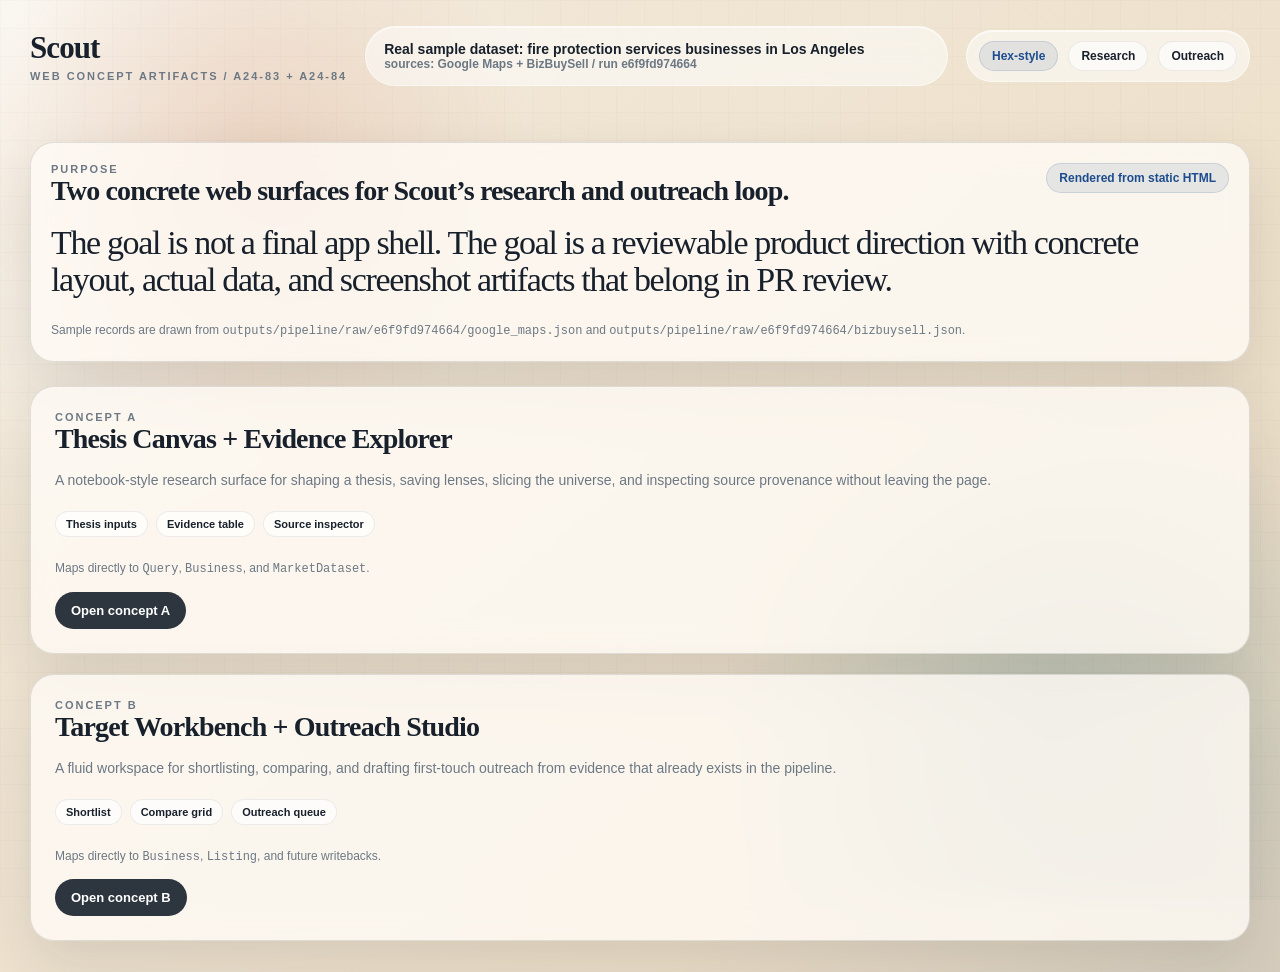
==== scout/docs/feature/hex-ui-exploration/web/index.html @ 9db4349b "docs: add web UI exploration artifacts" ====
<!doctype html>
<html lang="en">
  <head>
    <meta charset="utf-8" />
    <meta name="viewport" content="width=device-width, initial-scale=1" />
    <title>Scout UI Exploration</title>
    <link rel="stylesheet" href="./styles.css" />
  </head>
  <body class="landing">
    <header class="topbar">
      <div class="brand">
        <div class="brand-mark">Scout</div>
        <div class="brand-meta">web concept artifacts / A24-83 + A24-84</div>
      </div>
      <div class="query-pill">
        Real sample dataset: fire protection services businesses in Los Angeles
        <span class="row-secondary">sources: Google Maps + BizBuySell / run e6f9fd974664</span>
      </div>
      <div class="toolbar">
        <span class="chip active">Hex-style</span>
        <span class="chip">Research</span>
        <span class="chip">Outreach</span>
      </div>
    </header>

    <main class="shell landing-shell">
      <section class="landing-hero">
        <div class="panel">
          <div class="panel-header">
            <div>
              <div class="panel-label">Purpose</div>
              <h1 class="launch-title">Two concrete web surfaces for Scout’s research and outreach loop.</h1>
            </div>
            <span class="status-pill live">Rendered from static HTML</span>
          </div>
          <p class="big-statement">
            The goal is not a final app shell. The goal is a reviewable product direction with
            concrete layout, actual data, and screenshot artifacts that belong in PR review.
          </p>
          <div class="footnote">
            Sample records are drawn from
            <code>outputs/pipeline/raw/e6f9fd974664/google_maps.json</code> and
            <code>outputs/pipeline/raw/e6f9fd974664/bizbuysell.json</code>.
          </div>
        </div>

        <div class="launch-grid">
          <article class="launch-card">
            <div class="panel-label">Concept A</div>
            <h2 class="launch-title">Thesis Canvas + Evidence Explorer</h2>
            <p class="launch-meta">
              A notebook-style research surface for shaping a thesis, saving lenses, slicing the
              universe, and inspecting source provenance without leaving the page.
            </p>
            <div class="chip-row">
              <span class="tag">Thesis inputs</span>
              <span class="tag">Evidence table</span>
              <span class="tag">Source inspector</span>
            </div>
            <p class="footnote">Maps directly to <code>Query</code>, <code>Business</code>, and <code>MarketDataset</code>.</p>
            <a class="launch-link" href="./concept-a-thesis-canvas.html">Open concept A</a>
          </article>

          <article class="launch-card">
            <div class="panel-label">Concept B</div>
            <h2 class="launch-title">Target Workbench + Outreach Studio</h2>
            <p class="launch-meta">
              A fluid workspace for shortlisting, comparing, and drafting first-touch outreach from
              evidence that already exists in the pipeline.
            </p>
            <div class="chip-row">
              <span class="tag">Shortlist</span>
              <span class="tag">Compare grid</span>
              <span class="tag">Outreach queue</span>
            </div>
            <p class="footnote">Maps directly to <code>Business</code>, <code>Listing</code>, and future writebacks.</p>
            <a class="launch-link" href="./concept-b-target-workbench.html">Open concept B</a>
          </article>
        </div>
      </section>
    </main>
  </body>
</html>
---- scout/docs/feature/hex-ui-exploration/web/styles.css ----
:root {
  --bg: #f3eadb;
  --bg-deep: #eadbc2;
  --ink: #17202b;
  --muted: #6c7884;
  --line: rgba(23, 32, 43, 0.12);
  --panel: rgba(255, 252, 247, 0.78);
  --panel-strong: rgba(255, 255, 255, 0.92);
  --shadow: 0 24px 60px rgba(34, 35, 38, 0.12);
  --accent: #bc5a2b;
  --accent-soft: rgba(188, 90, 43, 0.12);
  --blue: #1d4d8e;
  --blue-soft: rgba(29, 77, 142, 0.1);
  --teal: #0c6a69;
  --teal-soft: rgba(12, 106, 105, 0.1);
  --gold: #8a6a14;
  --gold-soft: rgba(138, 106, 20, 0.12);
  --mono: "Menlo", "Consolas", monospace;
  --sans: "Avenir Next", "Gill Sans", "Helvetica Neue", sans-serif;
  --serif: "Iowan Old Style", "Palatino Linotype", serif;
}

* {
  box-sizing: border-box;
}

html {
  color-scheme: light;
}

body {
  margin: 0;
  min-height: 100vh;
  color: var(--ink);
  font-family: var(--sans);
  background:
    radial-gradient(circle at top left, rgba(255, 255, 255, 0.6), transparent 35%),
    radial-gradient(circle at bottom right, rgba(29, 77, 142, 0.1), transparent 38%),
    linear-gradient(140deg, var(--bg) 0%, var(--bg-deep) 100%);
  overflow-x: hidden;
}

body::before,
body::after {
  content: "";
  position: fixed;
  inset: 0;
  pointer-events: none;
}

body::before {
  opacity: 0.05;
  background-image:
    linear-gradient(rgba(23, 32, 43, 0.3) 1px, transparent 1px),
    linear-gradient(90deg, rgba(23, 32, 43, 0.3) 1px, transparent 1px);
  background-size: 28px 28px;
}

body.concept-a::after {
  background:
    radial-gradient(circle at 84% 14%, rgba(188, 90, 43, 0.18), transparent 22%),
    radial-gradient(circle at 12% 72%, rgba(12, 106, 105, 0.14), transparent 24%);
}

body.concept-b::after {
  background:
    radial-gradient(circle at 12% 18%, rgba(29, 77, 142, 0.16), transparent 22%),
    radial-gradient(circle at 84% 78%, rgba(188, 90, 43, 0.16), transparent 24%);
}

body.landing::after {
  background:
    radial-gradient(circle at 20% 18%, rgba(188, 90, 43, 0.18), transparent 22%),
    radial-gradient(circle at 82% 80%, rgba(12, 106, 105, 0.16), transparent 26%);
}

a {
  color: inherit;
  text-decoration: none;
}

.topbar {
  position: relative;
  z-index: 1;
  display: flex;
  align-items: center;
  justify-content: space-between;
  gap: 18px;
  padding: 26px 30px 0;
}

.brand {
  display: flex;
  flex-direction: column;
  gap: 4px;
}

.brand-mark {
  font-family: var(--serif);
  font-size: 31px;
  font-weight: 700;
  letter-spacing: -0.03em;
}

.brand-meta,
.panel-label,
.eyebrow,
.mini-label {
  color: var(--muted);
  font-size: 11px;
  font-weight: 700;
  letter-spacing: 0.18em;
  text-transform: uppercase;
}

.query-pill,
.toolbar {
  border-radius: 999px;
  border: 1px solid rgba(255, 255, 255, 0.5);
  background: rgba(255, 255, 255, 0.52);
  box-shadow: inset 0 1px 0 rgba(255, 255, 255, 0.6);
  backdrop-filter: blur(12px);
}

.query-pill {
  flex: 1;
  max-width: 760px;
  padding: 14px 18px;
  font-size: 14px;
  font-weight: 600;
}

.toolbar {
  display: flex;
  align-items: center;
  gap: 10px;
  padding: 10px 12px;
}

.shell {
  position: relative;
  z-index: 1;
  display: grid;
  gap: 20px;
  padding: 20px 30px 34px;
}

.shell-a {
  grid-template-columns: 260px minmax(0, 1fr) 320px;
  align-items: start;
}

.shell-b {
  grid-template-columns: 300px minmax(0, 1fr) 340px;
  align-items: start;
}

.landing-shell {
  max-width: 1320px;
  margin: 0 auto;
  padding-top: 56px;
}

.rail,
.canvas,
.inspector,
.shortlist,
.workspace,
.studio {
  display: flex;
  flex-direction: column;
  gap: 20px;
}

.panel,
.cell,
.launch-card {
  border-radius: 24px;
  border: 1px solid var(--line);
  background: var(--panel);
  box-shadow: var(--shadow);
  backdrop-filter: blur(14px);
}

.panel {
  padding: 20px;
}

.cell {
  padding: 22px;
}

.cell-header,
.panel-header {
  display: flex;
  justify-content: space-between;
  gap: 14px;
  align-items: flex-start;
  margin-bottom: 18px;
}

.panel-title,
.cell-title,
.launch-title {
  margin: 0;
  font-size: 21px;
  line-height: 1.15;
  letter-spacing: -0.03em;
}

.panel-title {
  font-size: 18px;
}

.launch-title {
  font-family: var(--serif);
  font-size: 28px;
}

.panel-subtitle,
.cell-copy,
.muted {
  margin: 0;
  color: var(--muted);
  font-size: 13px;
  line-height: 1.6;
}

.chip-row,
.pill-row {
  display: flex;
  flex-wrap: wrap;
  gap: 8px;
}

.chip,
.status-pill,
.tag {
  display: inline-flex;
  align-items: center;
  gap: 6px;
  height: 30px;
  padding: 0 12px;
  border-radius: 999px;
  border: 1px solid transparent;
  font-size: 12px;
  font-weight: 700;
  white-space: nowrap;
}

.chip {
  background: rgba(255, 255, 255, 0.62);
  border-color: rgba(23, 32, 43, 0.08);
}

.chip.active,
.status-pill.live {
  background: var(--blue-soft);
  color: var(--blue);
  border-color: rgba(29, 77, 142, 0.14);
}

.status-pill.sale {
  background: var(--accent-soft);
  color: var(--accent);
  border-color: rgba(188, 90, 43, 0.16);
}

.status-pill.queued {
  background: var(--gold-soft);
  color: var(--gold);
  border-color: rgba(138, 106, 20, 0.16);
}

.status-pill.ready,
.tag.ready {
  background: var(--teal-soft);
  color: var(--teal);
  border-color: rgba(12, 106, 105, 0.16);
}

.tag {
  height: 26px;
  padding: 0 10px;
  background: rgba(255, 255, 255, 0.7);
  border-color: rgba(23, 32, 43, 0.08);
  font-size: 11px;
}

.big-statement {
  margin: 0;
  font-family: var(--serif);
  font-size: 34px;
  line-height: 1.08;
  letter-spacing: -0.04em;
}

.metrics-grid {
  display: grid;
  grid-template-columns: repeat(4, minmax(0, 1fr));
  gap: 14px;
}

.metric {
  padding: 16px;
  border-radius: 18px;
  background: var(--panel-strong);
  border: 1px solid rgba(23, 32, 43, 0.08);
}

.metric-value {
  margin: 10px 0 4px;
  font-size: 31px;
  font-weight: 700;
  letter-spacing: -0.04em;
}

.metric-foot {
  margin: 0;
  color: var(--muted);
  font-size: 12px;
}

.table-shell {
  overflow: hidden;
  border-radius: 20px;
  border: 1px solid rgba(23, 32, 43, 0.08);
}

table {
  width: 100%;
  border-collapse: collapse;
  background: rgba(255, 255, 255, 0.65);
}

th,
td {
  text-align: left;
}

thead th {
  padding: 16px 18px;
  color: var(--muted);
  font-size: 11px;
  font-weight: 800;
  letter-spacing: 0.16em;
  text-transform: uppercase;
}

tbody td {
  padding: 16px 18px;
  border-top: 1px solid rgba(23, 32, 43, 0.08);
  font-size: 14px;
  vertical-align: top;
}

.row-primary {
  display: block;
  margin-bottom: 4px;
  font-size: 15px;
  font-weight: 700;
}

.row-secondary {
  display: block;
  color: var(--muted);
  font-size: 12px;
}

.score {
  display: inline-flex;
  min-width: 46px;
  justify-content: center;
  border-radius: 999px;
  background: rgba(255, 255, 255, 0.88);
  border: 1px solid rgba(23, 32, 43, 0.08);
  padding: 7px 11px;
  font-size: 12px;
  font-weight: 800;
}

.list-stack,
.note-list,
.signal-list,
.timeline,
.queue-list {
  display: flex;
  flex-direction: column;
  gap: 12px;
}

.stack-item,
.target-row,
.timeline-step,
.queue-row {
  padding: 14px 15px;
  border-radius: 18px;
  background: rgba(255, 255, 255, 0.58);
  border: 1px solid rgba(23, 32, 43, 0.08);
}

.stack-item.active,
.target-row.active {
  background: rgba(255, 255, 255, 0.9);
  border-color: rgba(29, 77, 142, 0.18);
  box-shadow: inset 0 0 0 1px rgba(29, 77, 142, 0.12);
}

.stack-title,
.target-name {
  margin: 0 0 6px;
  font-size: 15px;
  font-weight: 700;
}

.stack-copy,
.target-meta,
.timeline-copy,
.queue-copy {
  margin: 0;
  color: var(--muted);
  font-size: 12px;
  line-height: 1.5;
}

.bar-list {
  display: flex;
  flex-direction: column;
  gap: 12px;
}

.bar-row {
  display: grid;
  grid-template-columns: 92px minmax(0, 1fr) auto;
  gap: 10px;
  align-items: center;
}

.bar-label {
  color: var(--muted);
  font-size: 12px;
  font-weight: 700;
}

.bar-track {
  height: 9px;
  border-radius: 999px;
  background: rgba(23, 32, 43, 0.08);
  overflow: hidden;
}

.bar-fill {
  display: block;
  height: 100%;
  border-radius: inherit;
  background: linear-gradient(90deg, var(--blue), var(--teal));
}

.bar-value {
  font-family: var(--mono);
  font-size: 12px;
}

.dual-grid,
.compare-grid {
  display: grid;
  gap: 14px;
}

.dual-grid {
  grid-template-columns: repeat(2, minmax(0, 1fr));
}

.compare-grid {
  grid-template-columns: repeat(3, minmax(0, 1fr));
}

.info-card,
.quote-card,
.draft-card,
.source-card {
  padding: 16px;
  border-radius: 18px;
  background: var(--panel-strong);
  border: 1px solid rgba(23, 32, 43, 0.08);
}

.info-card h4,
.draft-card h4,
.source-card h4,
.quote-card h4 {
  margin: 0 0 10px;
  font-size: 15px;
}

.info-card p,
.draft-card p,
.source-card p,
.quote-card p,
.draft-card li {
  margin: 0;
  color: var(--muted);
  font-size: 13px;
  line-height: 1.6;
}

.kv-list {
  display: grid;
  gap: 10px;
}

.kv {
  display: flex;
  justify-content: space-between;
  gap: 16px;
  font-size: 13px;
}

.kv span:first-child {
  color: var(--muted);
}

.kv strong {
  font-weight: 700;
}

.mono-card {
  padding: 14px 16px;
  border-radius: 18px;
  background: #131a22;
  color: #f6efe5;
  font-family: var(--mono);
  font-size: 12px;
  line-height: 1.7;
  overflow-x: auto;
}

.mono-card .dim {
  color: rgba(246, 239, 229, 0.62);
}

.detail-grid {
  display: grid;
  grid-template-columns: minmax(0, 1.15fr) minmax(0, 0.85fr);
  gap: 16px;
}

.target-headline {
  margin: 0 0 14px;
  font-size: 34px;
  line-height: 1.05;
  letter-spacing: -0.05em;
}

.signal-card {
  padding: 18px;
  border-radius: 20px;
  background: linear-gradient(160deg, rgba(255, 255, 255, 0.94), rgba(255, 244, 239, 0.92));
  border: 1px solid rgba(188, 90, 43, 0.18);
}

.signal-number {
  margin: 12px 0 4px;
  font-size: 36px;
  font-weight: 800;
  letter-spacing: -0.05em;
  color: var(--accent);
}

.evidence-points {
  margin: 0;
  padding-left: 18px;
  color: var(--muted);
  font-size: 13px;
  line-height: 1.6;
}

.timeline-step {
  display: grid;
  grid-template-columns: auto minmax(0, 1fr);
  gap: 12px;
  align-items: start;
}

.timeline-dot {
  width: 12px;
  height: 12px;
  margin-top: 5px;
  border-radius: 999px;
  background: rgba(23, 32, 43, 0.14);
}

.timeline-dot.live {
  background: var(--teal);
}

.timeline-dot.sale {
  background: var(--accent);
}

.queue-row {
  display: flex;
  justify-content: space-between;
  gap: 12px;
  align-items: center;
}

.queue-left {
  min-width: 0;
}

.draft-card ol {
  margin: 14px 0 0;
  padding-left: 18px;
}

.landing-hero {
  display: grid;
  grid-template-columns: minmax(0, 0.95fr) minmax(0, 1.05fr);
  gap: 24px;
  align-items: center;
}

.launch-grid {
  display: grid;
  grid-template-columns: repeat(2, minmax(0, 1fr));
  gap: 20px;
}

.launch-card {
  padding: 24px;
}

.launch-meta {
  margin: 14px 0 20px;
  color: var(--muted);
  font-size: 14px;
  line-height: 1.6;
}

.launch-link {
  display: inline-flex;
  align-items: center;
  gap: 8px;
  padding: 11px 16px;
  border-radius: 999px;
  background: rgba(23, 32, 43, 0.9);
  color: #fff;
  font-size: 13px;
  font-weight: 700;
}

.footnote {
  margin-top: 22px;
  color: var(--muted);
  font-size: 12px;
  line-height: 1.6;
}

@media (max-width: 1280px) {
  .shell-a,
  .shell-b,
  .landing-hero,
  .launch-grid,
  .detail-grid {
    grid-template-columns: 1fr;
  }

  .metrics-grid,
  .dual-grid,
  .compare-grid {
    grid-template-columns: repeat(2, minmax(0, 1fr));
  }
}

@media (max-width: 880px) {
  .topbar {
    flex-direction: column;
    align-items: stretch;
    padding: 20px 18px 0;
  }

  .shell {
    padding: 18px;
  }

  .metrics-grid,
  .dual-grid,
  .compare-grid {
    grid-template-columns: 1fr;
  }

  tbody td,
  thead th {
    padding-left: 12px;
    padding-right: 12px;
  }
}
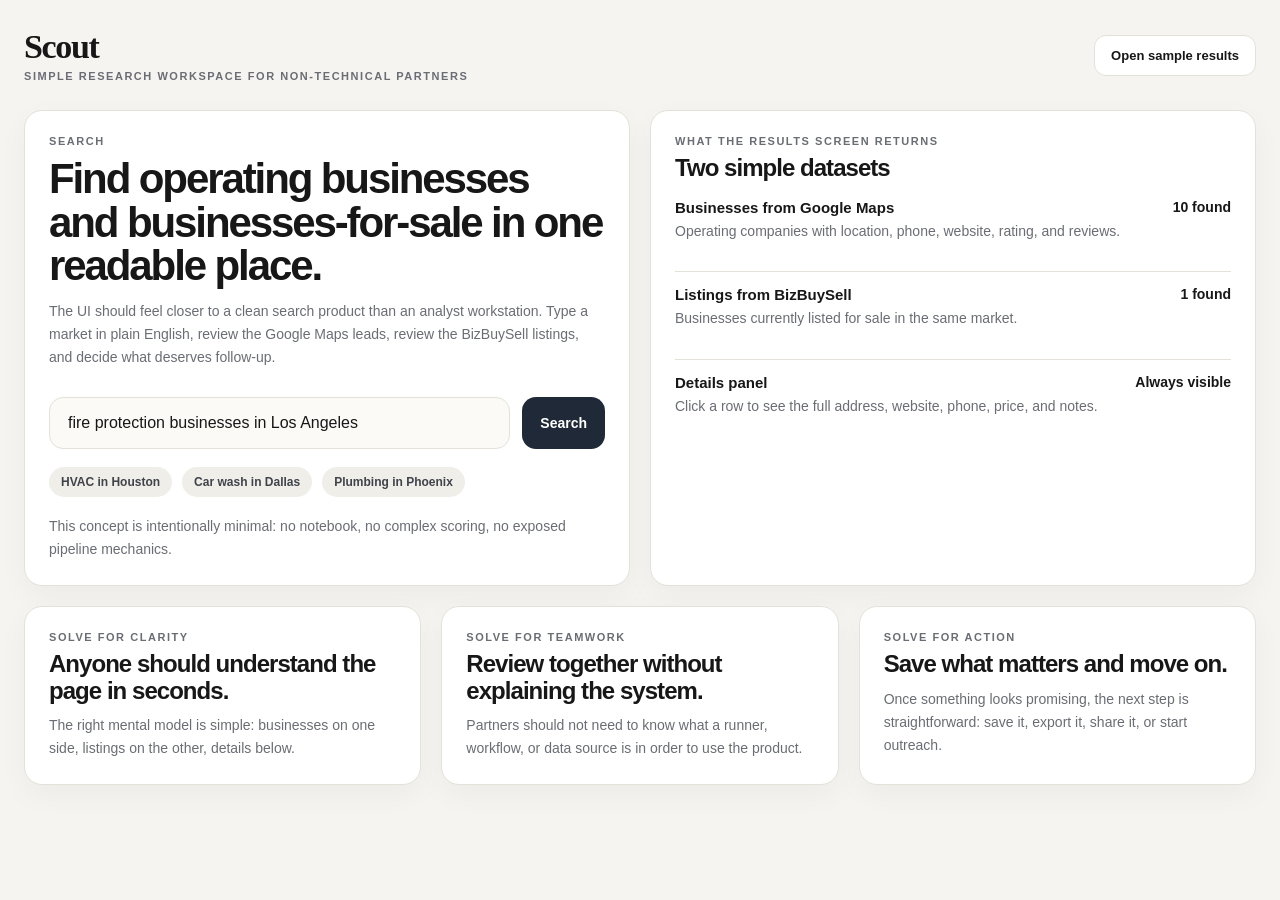
==== commit 26f5f9b6: "docs: simplify UI exploration concepts" ====
--- a/scout/docs/feature/hex-ui-exploration/web/index.html
+++ b/scout/docs/feature/hex-ui-exploration/web/index.html
@@ -3,79 +3,101 @@
   <head>
     <meta charset="utf-8" />
     <meta name="viewport" content="width=device-width, initial-scale=1" />
-    <title>Scout UI Exploration</title>
+    <title>Scout - Simple Web Concept</title>
     <link rel="stylesheet" href="./styles.css" />
   </head>
-  <body class="landing">
-    <header class="topbar">
-      <div class="brand">
-        <div class="brand-mark">Scout</div>
-        <div class="brand-meta">web concept artifacts / A24-83 + A24-84</div>
-      </div>
-      <div class="query-pill">
-        Real sample dataset: fire protection services businesses in Los Angeles
-        <span class="row-secondary">sources: Google Maps + BizBuySell / run e6f9fd974664</span>
-      </div>
-      <div class="toolbar">
-        <span class="chip active">Hex-style</span>
-        <span class="chip">Research</span>
-        <span class="chip">Outreach</span>
-      </div>
-    </header>
+  <body>
+    <main class="page">
+      <header class="site-header">
+        <div class="brand">
+          <div class="brand-mark">Scout</div>
+          <div class="brand-note">Simple research workspace for non-technical partners</div>
+        </div>
+        <a class="ghost-link" href="./concept-a-thesis-canvas.html">Open sample results</a>
+      </header>
 
-    <main class="shell landing-shell">
-      <section class="landing-hero">
-        <div class="panel">
-          <div class="panel-header">
-            <div>
-              <div class="panel-label">Purpose</div>
-              <h1 class="launch-title">Two concrete web surfaces for Scout’s research and outreach loop.</h1>
-            </div>
-            <span class="status-pill live">Rendered from static HTML</span>
+      <section class="hero">
+        <div class="card">
+          <div class="eyebrow">Search</div>
+          <h1 class="hero-title">Find operating businesses and businesses-for-sale in one readable place.</h1>
+          <p class="hero-copy">
+            The UI should feel closer to a clean search product than an analyst workstation. Type a
+            market in plain English, review the Google Maps leads, review the BizBuySell listings,
+            and decide what deserves follow-up.
+          </p>
+
+          <div class="input-row">
+            <div class="search-input">fire protection businesses in Los Angeles</div>
+            <a class="button" href="./concept-a-thesis-canvas.html">Search</a>
           </div>
-          <p class="big-statement">
-            The goal is not a final app shell. The goal is a reviewable product direction with
-            concrete layout, actual data, and screenshot artifacts that belong in PR review.
+
+          <div class="chip-row">
+            <span class="chip">HVAC in Houston</span>
+            <span class="chip">Car wash in Dallas</span>
+            <span class="chip">Plumbing in Phoenix</span>
+          </div>
+
+          <p class="footer-note">
+            This concept is intentionally minimal: no notebook, no complex scoring, no exposed
+            pipeline mechanics.
           </p>
-          <div class="footnote">
-            Sample records are drawn from
-            <code>outputs/pipeline/raw/e6f9fd974664/google_maps.json</code> and
-            <code>outputs/pipeline/raw/e6f9fd974664/bizbuysell.json</code>.
-          </div>
         </div>
 
-        <div class="launch-grid">
-          <article class="launch-card">
-            <div class="panel-label">Concept A</div>
-            <h2 class="launch-title">Thesis Canvas + Evidence Explorer</h2>
-            <p class="launch-meta">
-              A notebook-style research surface for shaping a thesis, saving lenses, slicing the
-              universe, and inspecting source provenance without leaving the page.
-            </p>
-            <div class="chip-row">
-              <span class="tag">Thesis inputs</span>
-              <span class="tag">Evidence table</span>
-              <span class="tag">Source inspector</span>
-            </div>
-            <p class="footnote">Maps directly to <code>Query</code>, <code>Business</code>, and <code>MarketDataset</code>.</p>
-            <a class="launch-link" href="./concept-a-thesis-canvas.html">Open concept A</a>
-          </article>
+        <div class="card">
+          <div class="eyebrow">What the results screen returns</div>
+          <h2 class="section-title">Two simple datasets</h2>
+          <ul class="preview-list">
+            <li class="preview-row">
+              <div class="preview-main">
+                <p class="preview-title">Businesses from Google Maps</p>
+                <p class="row-secondary">Operating companies with location, phone, website, rating, and reviews.</p>
+              </div>
+              <div class="preview-value">10 found</div>
+            </li>
+            <li class="preview-row">
+              <div class="preview-main">
+                <p class="preview-title">Listings from BizBuySell</p>
+                <p class="row-secondary">Businesses currently listed for sale in the same market.</p>
+              </div>
+              <div class="preview-value">1 found</div>
+            </li>
+            <li class="preview-row">
+              <div class="preview-main">
+                <p class="preview-title">Details panel</p>
+                <p class="row-secondary">Click a row to see the full address, website, phone, price, and notes.</p>
+              </div>
+              <div class="preview-value">Always visible</div>
+            </li>
+          </ul>
+        </div>
+      </section>
 
-          <article class="launch-card">
-            <div class="panel-label">Concept B</div>
-            <h2 class="launch-title">Target Workbench + Outreach Studio</h2>
-            <p class="launch-meta">
-              A fluid workspace for shortlisting, comparing, and drafting first-touch outreach from
-              evidence that already exists in the pipeline.
-            </p>
-            <div class="chip-row">
-              <span class="tag">Shortlist</span>
-              <span class="tag">Compare grid</span>
-              <span class="tag">Outreach queue</span>
-            </div>
-            <p class="footnote">Maps directly to <code>Business</code>, <code>Listing</code>, and future writebacks.</p>
-            <a class="launch-link" href="./concept-b-target-workbench.html">Open concept B</a>
-          </article>
+      <section class="section-grid">
+        <div class="section-card">
+          <div class="eyebrow">Solve for clarity</div>
+          <h2 class="section-title">Anyone should understand the page in seconds.</h2>
+          <p class="section-copy">
+            The right mental model is simple: businesses on one side, listings on the other, details
+            below.
+          </p>
+        </div>
+
+        <div class="section-card">
+          <div class="eyebrow">Solve for teamwork</div>
+          <h2 class="section-title">Review together without explaining the system.</h2>
+          <p class="section-copy">
+            Partners should not need to know what a runner, workflow, or data source is in order to
+            use the product.
+          </p>
+        </div>
+
+        <div class="section-card">
+          <div class="eyebrow">Solve for action</div>
+          <h2 class="section-title">Save what matters and move on.</h2>
+          <p class="section-copy">
+            Once something looks promising, the next step is straightforward: save it, export it,
+            share it, or start outreach.
+          </p>
         </div>
       </section>
     </main>
--- a/scout/docs/feature/hex-ui-exploration/web/styles.css
+++ b/scout/docs/feature/hex-ui-exploration/web/styles.css
@@ -1,77 +1,32 @@
 :root {
-  --bg: #f3eadb;
-  --bg-deep: #eadbc2;
-  --ink: #17202b;
-  --muted: #6c7884;
-  --line: rgba(23, 32, 43, 0.12);
-  --panel: rgba(255, 252, 247, 0.78);
-  --panel-strong: rgba(255, 255, 255, 0.92);
-  --shadow: 0 24px 60px rgba(34, 35, 38, 0.12);
-  --accent: #bc5a2b;
-  --accent-soft: rgba(188, 90, 43, 0.12);
-  --blue: #1d4d8e;
-  --blue-soft: rgba(29, 77, 142, 0.1);
-  --teal: #0c6a69;
-  --teal-soft: rgba(12, 106, 105, 0.1);
-  --gold: #8a6a14;
-  --gold-soft: rgba(138, 106, 20, 0.12);
-  --mono: "Menlo", "Consolas", monospace;
-  --sans: "Avenir Next", "Gill Sans", "Helvetica Neue", sans-serif;
+  --bg: #f5f4f0;
+  --surface: #ffffff;
+  --surface-soft: #fbfaf7;
+  --line: #e4e1d8;
+  --text: #171717;
+  --muted: #6a6d73;
+  --chip: #f0eee8;
+  --chip-text: #3f434a;
+  --accent: #1f2937;
+  --accent-soft: #eef1f4;
+  --success: #eef5ef;
+  --success-text: #345141;
+  --warning: #f6f1e6;
+  --warning-text: #725b21;
+  --sans: "Avenir Next", "Helvetica Neue", sans-serif;
   --serif: "Iowan Old Style", "Palatino Linotype", serif;
+  --shadow: 0 10px 30px rgba(17, 24, 39, 0.04);
 }
 
 * {
   box-sizing: border-box;
 }
 
-html {
-  color-scheme: light;
-}
-
 body {
   margin: 0;
-  min-height: 100vh;
-  color: var(--ink);
+  color: var(--text);
   font-family: var(--sans);
-  background:
-    radial-gradient(circle at top left, rgba(255, 255, 255, 0.6), transparent 35%),
-    radial-gradient(circle at bottom right, rgba(29, 77, 142, 0.1), transparent 38%),
-    linear-gradient(140deg, var(--bg) 0%, var(--bg-deep) 100%);
-  overflow-x: hidden;
-}
-
-body::before,
-body::after {
-  content: "";
-  position: fixed;
-  inset: 0;
-  pointer-events: none;
-}
-
-body::before {
-  opacity: 0.05;
-  background-image:
-    linear-gradient(rgba(23, 32, 43, 0.3) 1px, transparent 1px),
-    linear-gradient(90deg, rgba(23, 32, 43, 0.3) 1px, transparent 1px);
-  background-size: 28px 28px;
-}
-
-body.concept-a::after {
-  background:
-    radial-gradient(circle at 84% 14%, rgba(188, 90, 43, 0.18), transparent 22%),
-    radial-gradient(circle at 12% 72%, rgba(12, 106, 105, 0.14), transparent 24%);
-}
-
-body.concept-b::after {
-  background:
-    radial-gradient(circle at 12% 18%, rgba(29, 77, 142, 0.16), transparent 22%),
-    radial-gradient(circle at 84% 78%, rgba(188, 90, 43, 0.16), transparent 24%);
-}
-
-body.landing::after {
-  background:
-    radial-gradient(circle at 20% 18%, rgba(188, 90, 43, 0.18), transparent 22%),
-    radial-gradient(circle at 82% 80%, rgba(12, 106, 105, 0.16), transparent 26%);
+  background: var(--bg);
 }
 
 a {
@@ -79,14 +34,18 @@
   text-decoration: none;
 }
 
-.topbar {
-  position: relative;
-  z-index: 1;
+.page {
+  max-width: 1280px;
+  margin: 0 auto;
+  padding: 28px 24px 48px;
+}
+
+.site-header {
   display: flex;
   align-items: center;
   justify-content: space-between;
   gap: 18px;
-  padding: 26px 30px 0;
+  margin-bottom: 28px;
 }
 
 .brand {
@@ -97,411 +56,337 @@
 
 .brand-mark {
   font-family: var(--serif);
-  font-size: 31px;
-  font-weight: 700;
-  letter-spacing: -0.03em;
-}
-
-.brand-meta,
-.panel-label,
+  font-size: 34px;
+  font-weight: 700;
+  letter-spacing: -0.04em;
+}
+
+.brand-note,
 .eyebrow,
-.mini-label {
+.table-meta,
+.small-label {
   color: var(--muted);
   font-size: 11px;
   font-weight: 700;
-  letter-spacing: 0.18em;
+  letter-spacing: 0.14em;
   text-transform: uppercase;
 }
 
-.query-pill,
-.toolbar {
-  border-radius: 999px;
-  border: 1px solid rgba(255, 255, 255, 0.5);
-  background: rgba(255, 255, 255, 0.52);
-  box-shadow: inset 0 1px 0 rgba(255, 255, 255, 0.6);
-  backdrop-filter: blur(12px);
-}
-
-.query-pill {
-  flex: 1;
-  max-width: 760px;
-  padding: 14px 18px;
-  font-size: 14px;
+.ghost-link {
+  display: inline-flex;
+  align-items: center;
+  gap: 8px;
+  padding: 12px 16px;
+  border: 1px solid var(--line);
+  border-radius: 12px;
+  background: var(--surface);
+  font-size: 13px;
   font-weight: 600;
 }
 
-.toolbar {
-  display: flex;
-  align-items: center;
-  gap: 10px;
-  padding: 10px 12px;
-}
-
-.shell {
-  position: relative;
-  z-index: 1;
+.hero,
+.two-column,
+.saved-grid,
+.note-grid,
+.section-grid,
+.detail-grid {
   display: grid;
   gap: 20px;
-  padding: 20px 30px 34px;
-}
-
-.shell-a {
-  grid-template-columns: 260px minmax(0, 1fr) 320px;
-  align-items: start;
-}
-
-.shell-b {
-  grid-template-columns: 300px minmax(0, 1fr) 340px;
-  align-items: start;
-}
-
-.landing-shell {
-  max-width: 1320px;
-  margin: 0 auto;
-  padding-top: 56px;
-}
-
-.rail,
-.canvas,
-.inspector,
-.shortlist,
-.workspace,
-.studio {
-  display: flex;
-  flex-direction: column;
-  gap: 20px;
-}
-
-.panel,
-.cell,
-.launch-card {
-  border-radius: 24px;
-  border: 1px solid var(--line);
-  background: var(--panel);
+}
+
+.hero,
+.two-column,
+.saved-grid,
+.detail-grid {
+  grid-template-columns: repeat(2, minmax(0, 1fr));
+}
+
+.section-grid {
+  grid-template-columns: repeat(3, minmax(0, 1fr));
+  margin-top: 20px;
+}
+
+.note-grid {
+  grid-template-columns: repeat(2, minmax(0, 1fr));
+}
+
+.card,
+.section-card,
+.list-card,
+.detail-card,
+.note-card {
+  border: 1px solid var(--line);
+  border-radius: 18px;
+  background: var(--surface);
   box-shadow: var(--shadow);
-  backdrop-filter: blur(14px);
-}
-
-.panel {
-  padding: 20px;
-}
-
-.cell {
+}
+
+.card,
+.section-card,
+.note-card {
+  padding: 24px;
+}
+
+.list-card,
+.detail-card {
   padding: 22px;
 }
 
-.cell-header,
-.panel-header {
-  display: flex;
-  justify-content: space-between;
-  gap: 14px;
-  align-items: flex-start;
-  margin-bottom: 18px;
-}
-
-.panel-title,
-.cell-title,
-.launch-title {
-  margin: 0;
-  font-size: 21px;
-  line-height: 1.15;
-  letter-spacing: -0.03em;
-}
-
-.panel-title {
-  font-size: 18px;
-}
-
-.launch-title {
-  font-family: var(--serif);
-  font-size: 28px;
-}
-
-.panel-subtitle,
-.cell-copy,
-.muted {
+.hero-title {
+  margin: 10px 0 12px;
+  font-size: 42px;
+  line-height: 1.04;
+  letter-spacing: -0.05em;
+}
+
+.hero-copy,
+.section-copy,
+.detail-copy,
+.footer-note,
+.bullet-list li,
+.empty-state,
+.row-secondary {
   margin: 0;
   color: var(--muted);
-  font-size: 13px;
-  line-height: 1.6;
-}
-
-.chip-row,
-.pill-row {
-  display: flex;
-  flex-wrap: wrap;
-  gap: 8px;
-}
-
-.chip,
-.status-pill,
-.tag {
+  font-size: 14px;
+  line-height: 1.65;
+}
+
+.hero-copy {
+  max-width: 42rem;
+}
+
+.input-row {
+  display: flex;
+  gap: 12px;
+  margin-top: 28px;
+}
+
+.search-input {
+  width: 100%;
+  padding: 16px 18px;
+  border: 1px solid var(--line);
+  border-radius: 14px;
+  background: var(--surface-soft);
+  color: var(--text);
+  font: inherit;
+}
+
+.button {
   display: inline-flex;
   align-items: center;
-  gap: 6px;
-  height: 30px;
-  padding: 0 12px;
+  justify-content: center;
+  padding: 0 18px;
+  min-height: 52px;
+  border-radius: 14px;
+  background: var(--accent);
+  color: #ffffff;
+  font-size: 14px;
+  font-weight: 700;
+}
+
+.button.ghost {
+  background: var(--surface);
+  color: var(--text);
+  border: 1px solid var(--line);
+}
+
+.chip-row {
+  display: flex;
+  flex-wrap: wrap;
+  gap: 10px;
+  margin-top: 18px;
+}
+
+.chip,
+.status,
+.count {
+  display: inline-flex;
+  align-items: center;
+  gap: 8px;
   border-radius: 999px;
-  border: 1px solid transparent;
   font-size: 12px;
   font-weight: 700;
-  white-space: nowrap;
 }
 
 .chip {
-  background: rgba(255, 255, 255, 0.62);
-  border-color: rgba(23, 32, 43, 0.08);
-}
-
-.chip.active,
-.status-pill.live {
-  background: var(--blue-soft);
-  color: var(--blue);
-  border-color: rgba(29, 77, 142, 0.14);
-}
-
-.status-pill.sale {
+  padding: 8px 12px;
+  background: var(--chip);
+  color: var(--chip-text);
+}
+
+.status {
+  padding: 7px 10px;
+}
+
+.status.ready {
+  background: var(--success);
+  color: var(--success-text);
+}
+
+.status.review {
+  background: var(--warning);
+  color: var(--warning-text);
+}
+
+.status.default {
   background: var(--accent-soft);
   color: var(--accent);
-  border-color: rgba(188, 90, 43, 0.16);
-}
-
-.status-pill.queued {
-  background: var(--gold-soft);
-  color: var(--gold);
-  border-color: rgba(138, 106, 20, 0.16);
-}
-
-.status-pill.ready,
-.tag.ready {
-  background: var(--teal-soft);
-  color: var(--teal);
-  border-color: rgba(12, 106, 105, 0.16);
-}
-
-.tag {
-  height: 26px;
-  padding: 0 10px;
-  background: rgba(255, 255, 255, 0.7);
-  border-color: rgba(23, 32, 43, 0.08);
-  font-size: 11px;
-}
-
-.big-statement {
-  margin: 0;
-  font-family: var(--serif);
-  font-size: 34px;
-  line-height: 1.08;
+}
+
+.preview-list,
+.bullet-list {
+  margin: 18px 0 0;
+  padding: 0;
+  list-style: none;
+}
+
+.preview-list {
+  display: flex;
+  flex-direction: column;
+  gap: 14px;
+}
+
+.preview-row {
+  display: flex;
+  justify-content: space-between;
+  gap: 16px;
+  padding: 14px 0;
+  border-top: 1px solid var(--line);
+}
+
+.preview-row:first-child {
+  padding-top: 0;
+  border-top: 0;
+}
+
+.preview-main {
+  min-width: 0;
+}
+
+.preview-title {
+  margin: 0 0 4px;
+  font-size: 15px;
+  font-weight: 700;
+}
+
+.preview-value {
+  color: var(--text);
+  font-size: 14px;
+  font-weight: 700;
+  white-space: nowrap;
+}
+
+.section-title,
+.list-title,
+.detail-title,
+.note-title {
+  margin: 8px 0 10px;
+  font-size: 24px;
+  line-height: 1.1;
   letter-spacing: -0.04em;
 }
 
-.metrics-grid {
-  display: grid;
-  grid-template-columns: repeat(4, minmax(0, 1fr));
-  gap: 14px;
-}
-
-.metric {
-  padding: 16px;
+.list-head,
+.query-bar,
+.saved-bar {
+  display: flex;
+  align-items: flex-start;
+  justify-content: space-between;
+  gap: 16px;
+}
+
+.query-card {
+  padding: 24px;
+  margin-bottom: 20px;
+  border: 1px solid var(--line);
   border-radius: 18px;
-  background: var(--panel-strong);
-  border: 1px solid rgba(23, 32, 43, 0.08);
-}
-
-.metric-value {
-  margin: 10px 0 4px;
-  font-size: 31px;
-  font-weight: 700;
-  letter-spacing: -0.04em;
-}
-
-.metric-foot {
-  margin: 0;
-  color: var(--muted);
-  font-size: 12px;
-}
-
-.table-shell {
+  background: var(--surface);
+  box-shadow: var(--shadow);
+}
+
+.counts {
+  display: flex;
+  flex-wrap: wrap;
+  gap: 10px;
+  margin-top: 18px;
+}
+
+.count {
+  padding: 10px 14px;
+  background: var(--surface-soft);
+  border: 1px solid var(--line);
+  color: var(--text);
+}
+
+.table-wrap {
   overflow: hidden;
-  border-radius: 20px;
-  border: 1px solid rgba(23, 32, 43, 0.08);
+  margin-top: 18px;
+  border: 1px solid var(--line);
+  border-radius: 14px;
 }
 
 table {
   width: 100%;
   border-collapse: collapse;
-  background: rgba(255, 255, 255, 0.65);
-}
-
-th,
-td {
-  text-align: left;
 }
 
 thead th {
-  padding: 16px 18px;
+  padding: 14px 16px;
   color: var(--muted);
   font-size: 11px;
-  font-weight: 800;
-  letter-spacing: 0.16em;
+  font-weight: 700;
+  letter-spacing: 0.12em;
+  text-align: left;
   text-transform: uppercase;
+  background: var(--surface-soft);
 }
 
 tbody td {
-  padding: 16px 18px;
-  border-top: 1px solid rgba(23, 32, 43, 0.08);
-  font-size: 14px;
+  padding: 14px 16px;
+  font-size: 14px;
+  border-top: 1px solid var(--line);
   vertical-align: top;
+}
+
+tbody tr.selected {
+  background: #f7f5ef;
 }
 
 .row-primary {
   display: block;
   margin-bottom: 4px;
-  font-size: 15px;
-  font-weight: 700;
-}
-
-.row-secondary {
-  display: block;
-  color: var(--muted);
-  font-size: 12px;
-}
-
-.score {
+  font-size: 14px;
+  font-weight: 700;
+}
+
+.pill {
   display: inline-flex;
-  min-width: 46px;
-  justify-content: center;
+  align-items: center;
+  padding: 6px 9px;
   border-radius: 999px;
-  background: rgba(255, 255, 255, 0.88);
-  border: 1px solid rgba(23, 32, 43, 0.08);
-  padding: 7px 11px;
-  font-size: 12px;
-  font-weight: 800;
-}
-
-.list-stack,
-.note-list,
-.signal-list,
-.timeline,
-.queue-list {
-  display: flex;
-  flex-direction: column;
-  gap: 12px;
-}
-
-.stack-item,
-.target-row,
-.timeline-step,
-.queue-row {
-  padding: 14px 15px;
-  border-radius: 18px;
-  background: rgba(255, 255, 255, 0.58);
-  border: 1px solid rgba(23, 32, 43, 0.08);
-}
-
-.stack-item.active,
-.target-row.active {
-  background: rgba(255, 255, 255, 0.9);
-  border-color: rgba(29, 77, 142, 0.18);
-  box-shadow: inset 0 0 0 1px rgba(29, 77, 142, 0.12);
-}
-
-.stack-title,
-.target-name {
-  margin: 0 0 6px;
-  font-size: 15px;
-  font-weight: 700;
-}
-
-.stack-copy,
-.target-meta,
-.timeline-copy,
-.queue-copy {
-  margin: 0;
-  color: var(--muted);
-  font-size: 12px;
-  line-height: 1.5;
-}
-
-.bar-list {
-  display: flex;
-  flex-direction: column;
-  gap: 12px;
-}
-
-.bar-row {
-  display: grid;
-  grid-template-columns: 92px minmax(0, 1fr) auto;
-  gap: 10px;
-  align-items: center;
-}
-
-.bar-label {
-  color: var(--muted);
-  font-size: 12px;
-  font-weight: 700;
-}
-
-.bar-track {
-  height: 9px;
-  border-radius: 999px;
-  background: rgba(23, 32, 43, 0.08);
-  overflow: hidden;
-}
-
-.bar-fill {
-  display: block;
-  height: 100%;
-  border-radius: inherit;
-  background: linear-gradient(90deg, var(--blue), var(--teal));
-}
-
-.bar-value {
-  font-family: var(--mono);
-  font-size: 12px;
-}
-
-.dual-grid,
-.compare-grid {
-  display: grid;
-  gap: 14px;
-}
-
-.dual-grid {
-  grid-template-columns: repeat(2, minmax(0, 1fr));
-}
-
-.compare-grid {
-  grid-template-columns: repeat(3, minmax(0, 1fr));
-}
-
-.info-card,
-.quote-card,
-.draft-card,
-.source-card {
-  padding: 16px;
-  border-radius: 18px;
-  background: var(--panel-strong);
-  border: 1px solid rgba(23, 32, 43, 0.08);
-}
-
-.info-card h4,
-.draft-card h4,
-.source-card h4,
-.quote-card h4 {
-  margin: 0 0 10px;
-  font-size: 15px;
-}
-
-.info-card p,
-.draft-card p,
-.source-card p,
-.quote-card p,
-.draft-card li {
-  margin: 0;
-  color: var(--muted);
-  font-size: 13px;
-  line-height: 1.6;
+  background: var(--chip);
+  color: var(--chip-text);
+  font-size: 11px;
+  font-weight: 700;
+}
+
+.detail-grid {
+  margin-top: 18px;
+}
+
+.detail-block {
+  padding: 18px;
+  border: 1px solid var(--line);
+  border-radius: 14px;
+  background: var(--surface-soft);
+}
+
+.detail-block h3 {
+  margin: 8px 0 14px;
+  font-size: 20px;
+  line-height: 1.1;
+  letter-spacing: -0.03em;
 }
 
 .kv-list {
@@ -512,8 +397,8 @@
 .kv {
   display: flex;
   justify-content: space-between;
-  gap: 16px;
-  font-size: 13px;
+  gap: 14px;
+  font-size: 14px;
 }
 
 .kv span:first-child {
@@ -524,175 +409,56 @@
   font-weight: 700;
 }
 
-.mono-card {
-  padding: 14px 16px;
-  border-radius: 18px;
-  background: #131a22;
-  color: #f6efe5;
-  font-family: var(--mono);
-  font-size: 12px;
-  line-height: 1.7;
-  overflow-x: auto;
-}
-
-.mono-card .dim {
-  color: rgba(246, 239, 229, 0.62);
-}
-
-.detail-grid {
-  display: grid;
-  grid-template-columns: minmax(0, 1.15fr) minmax(0, 0.85fr);
-  gap: 16px;
-}
-
-.target-headline {
-  margin: 0 0 14px;
-  font-size: 34px;
-  line-height: 1.05;
-  letter-spacing: -0.05em;
-}
-
-.signal-card {
-  padding: 18px;
-  border-radius: 20px;
-  background: linear-gradient(160deg, rgba(255, 255, 255, 0.94), rgba(255, 244, 239, 0.92));
-  border: 1px solid rgba(188, 90, 43, 0.18);
-}
-
-.signal-number {
-  margin: 12px 0 4px;
-  font-size: 36px;
-  font-weight: 800;
-  letter-spacing: -0.05em;
-  color: var(--accent);
-}
-
-.evidence-points {
-  margin: 0;
-  padding-left: 18px;
-  color: var(--muted);
-  font-size: 13px;
-  line-height: 1.6;
-}
-
-.timeline-step {
-  display: grid;
-  grid-template-columns: auto minmax(0, 1fr);
-  gap: 12px;
-  align-items: start;
-}
-
-.timeline-dot {
-  width: 12px;
-  height: 12px;
-  margin-top: 5px;
-  border-radius: 999px;
-  background: rgba(23, 32, 43, 0.14);
-}
-
-.timeline-dot.live {
-  background: var(--teal);
-}
-
-.timeline-dot.sale {
-  background: var(--accent);
-}
-
-.queue-row {
-  display: flex;
-  justify-content: space-between;
-  gap: 12px;
-  align-items: center;
-}
-
-.queue-left {
-  min-width: 0;
-}
-
-.draft-card ol {
-  margin: 14px 0 0;
-  padding-left: 18px;
-}
-
-.landing-hero {
-  display: grid;
-  grid-template-columns: minmax(0, 0.95fr) minmax(0, 1.05fr);
-  gap: 24px;
-  align-items: center;
-}
-
-.launch-grid {
-  display: grid;
-  grid-template-columns: repeat(2, minmax(0, 1fr));
-  gap: 20px;
-}
-
-.launch-card {
-  padding: 24px;
-}
-
-.launch-meta {
-  margin: 14px 0 20px;
-  color: var(--muted);
-  font-size: 14px;
-  line-height: 1.6;
-}
-
-.launch-link {
-  display: inline-flex;
-  align-items: center;
-  gap: 8px;
-  padding: 11px 16px;
-  border-radius: 999px;
-  background: rgba(23, 32, 43, 0.9);
-  color: #fff;
-  font-size: 13px;
-  font-weight: 700;
-}
-
-.footnote {
-  margin-top: 22px;
-  color: var(--muted);
-  font-size: 12px;
-  line-height: 1.6;
-}
-
-@media (max-width: 1280px) {
-  .shell-a,
-  .shell-b,
-  .landing-hero,
-  .launch-grid,
+.empty-state {
+  margin-top: 18px;
+  padding: 16px;
+  border: 1px dashed var(--line);
+  border-radius: 14px;
+  background: var(--surface-soft);
+}
+
+.bullet-list {
+  display: flex;
+  flex-direction: column;
+  gap: 10px;
+}
+
+.saved-summary {
+  display: flex;
+  gap: 10px;
+  flex-wrap: wrap;
+}
+
+.footer-note {
+  margin-top: 18px;
+}
+
+@media (max-width: 1024px) {
+  .hero,
+  .two-column,
+  .saved-grid,
+  .note-grid,
+  .section-grid,
   .detail-grid {
     grid-template-columns: 1fr;
   }
-
-  .metrics-grid,
-  .dual-grid,
-  .compare-grid {
-    grid-template-columns: repeat(2, minmax(0, 1fr));
+}
+
+@media (max-width: 720px) {
+  .page {
+    padding: 20px 16px 36px;
   }
-}
-
-@media (max-width: 880px) {
-  .topbar {
+
+  .site-header,
+  .query-bar,
+  .saved-bar,
+  .list-head,
+  .input-row {
     flex-direction: column;
     align-items: stretch;
-    padding: 20px 18px 0;
   }
 
-  .shell {
-    padding: 18px;
+  .hero-title {
+    font-size: 34px;
   }
-
-  .metrics-grid,
-  .dual-grid,
-  .compare-grid {
-    grid-template-columns: 1fr;
-  }
-
-  tbody td,
-  thead th {
-    padding-left: 12px;
-    padding-right: 12px;
-  }
-}
+}
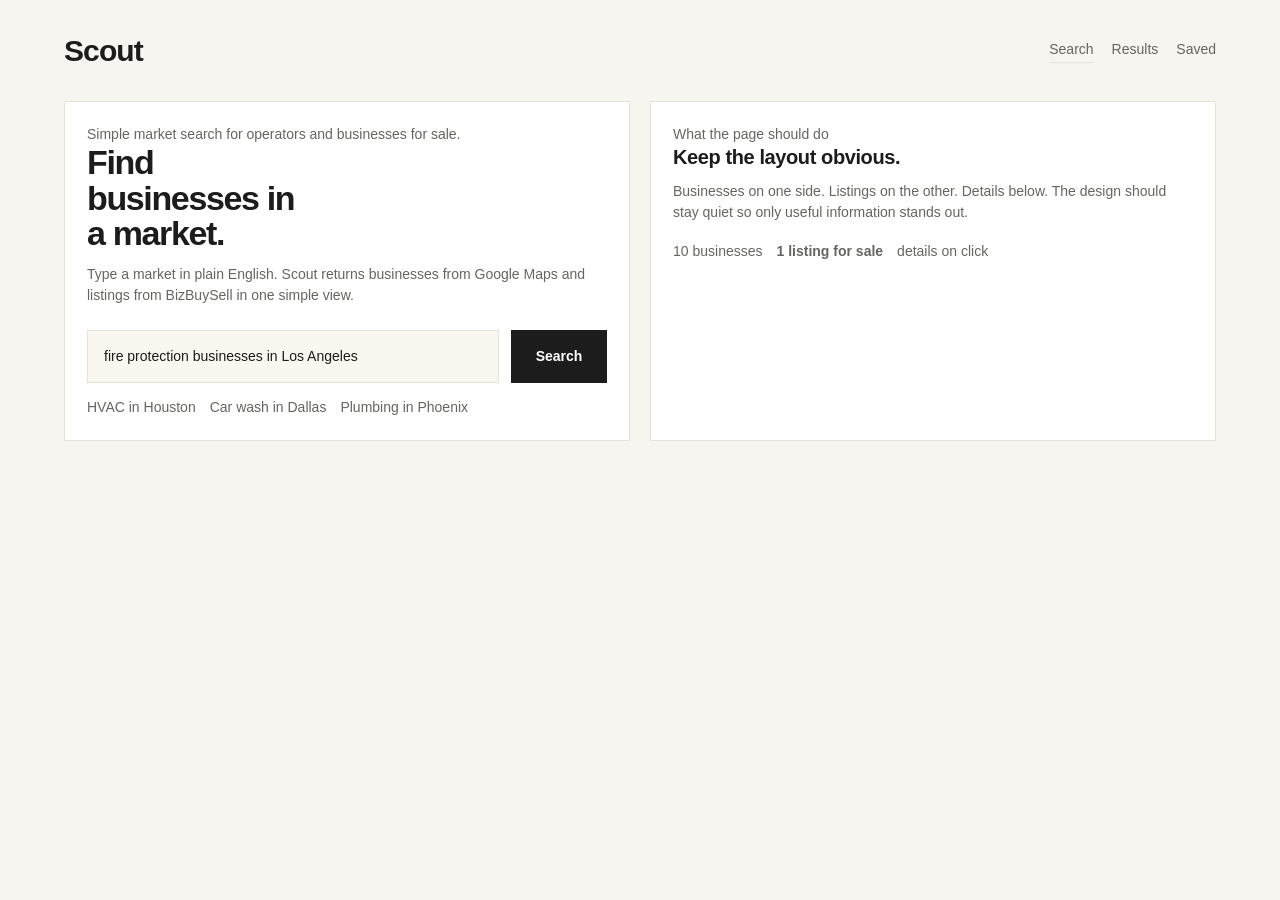
==== commit 0b9636ed: "docs: deploy Scout UI mock with real snapshot data" ====
--- a/scout/docs/feature/hex-ui-exploration/web/index.html
+++ b/scout/docs/feature/hex-ui-exploration/web/index.html
@@ -3,103 +3,56 @@
   <head>
     <meta charset="utf-8" />
     <meta name="viewport" content="width=device-width, initial-scale=1" />
-    <title>Scout - Simple Web Concept</title>
+    <title>Scout</title>
     <link rel="stylesheet" href="./styles.css" />
   </head>
-  <body>
+  <body data-page="home">
     <main class="page">
       <header class="site-header">
-        <div class="brand">
-          <div class="brand-mark">Scout</div>
-          <div class="brand-note">Simple research workspace for non-technical partners</div>
-        </div>
-        <a class="ghost-link" href="./concept-a-thesis-canvas.html">Open sample results</a>
+        <div class="brand-mark">Scout</div>
+        <nav class="nav">
+          <a class="active" href="./index.html">Search</a>
+          <a href="./concept-a-thesis-canvas.html">Results</a>
+          <a href="./concept-b-target-workbench.html">Saved</a>
+        </nav>
       </header>
 
       <section class="hero">
-        <div class="card">
-          <div class="eyebrow">Search</div>
-          <h1 class="hero-title">Find operating businesses and businesses-for-sale in one readable place.</h1>
-          <p class="hero-copy">
-            The UI should feel closer to a clean search product than an analyst workstation. Type a
-            market in plain English, review the Google Maps leads, review the BizBuySell listings,
-            and decide what deserves follow-up.
+        <section class="panel">
+          <p class="meta-line">Simple market search for operators and businesses for sale.</p>
+          <h1 class="page-title">Find businesses in a market.</h1>
+          <p class="summary-line">
+            Type a market in plain English. Scout returns businesses from Google Maps and listings
+            from BizBuySell in one simple view.
           </p>
 
-          <div class="input-row">
-            <div class="search-input">fire protection businesses in Los Angeles</div>
+          <div class="search-row">
+            <div class="search-input" id="home-query">fire protection businesses in Los Angeles</div>
             <a class="button" href="./concept-a-thesis-canvas.html">Search</a>
           </div>
 
-          <div class="chip-row">
-            <span class="chip">HVAC in Houston</span>
-            <span class="chip">Car wash in Dallas</span>
-            <span class="chip">Plumbing in Phoenix</span>
+          <div class="examples">
+            <span>HVAC in Houston</span>
+            <span>Car wash in Dallas</span>
+            <span>Plumbing in Phoenix</span>
           </div>
+        </section>
 
-          <p class="footer-note">
-            This concept is intentionally minimal: no notebook, no complex scoring, no exposed
-            pipeline mechanics.
+        <section class="panel">
+          <p class="meta-line">What the page should do</p>
+          <h2 class="section-title">Keep the layout obvious.</h2>
+          <p class="summary-line">
+            Businesses on one side. Listings on the other. Details below. The design should stay
+            quiet so only useful information stands out.
           </p>
-        </div>
-
-        <div class="card">
-          <div class="eyebrow">What the results screen returns</div>
-          <h2 class="section-title">Two simple datasets</h2>
-          <ul class="preview-list">
-            <li class="preview-row">
-              <div class="preview-main">
-                <p class="preview-title">Businesses from Google Maps</p>
-                <p class="row-secondary">Operating companies with location, phone, website, rating, and reviews.</p>
-              </div>
-              <div class="preview-value">10 found</div>
-            </li>
-            <li class="preview-row">
-              <div class="preview-main">
-                <p class="preview-title">Listings from BizBuySell</p>
-                <p class="row-secondary">Businesses currently listed for sale in the same market.</p>
-              </div>
-              <div class="preview-value">1 found</div>
-            </li>
-            <li class="preview-row">
-              <div class="preview-main">
-                <p class="preview-title">Details panel</p>
-                <p class="row-secondary">Click a row to see the full address, website, phone, price, and notes.</p>
-              </div>
-              <div class="preview-value">Always visible</div>
-            </li>
-          </ul>
-        </div>
-      </section>
-
-      <section class="section-grid">
-        <div class="section-card">
-          <div class="eyebrow">Solve for clarity</div>
-          <h2 class="section-title">Anyone should understand the page in seconds.</h2>
-          <p class="section-copy">
-            The right mental model is simple: businesses on one side, listings on the other, details
-            below.
-          </p>
-        </div>
-
-        <div class="section-card">
-          <div class="eyebrow">Solve for teamwork</div>
-          <h2 class="section-title">Review together without explaining the system.</h2>
-          <p class="section-copy">
-            Partners should not need to know what a runner, workflow, or data source is in order to
-            use the product.
-          </p>
-        </div>
-
-        <div class="section-card">
-          <div class="eyebrow">Solve for action</div>
-          <h2 class="section-title">Save what matters and move on.</h2>
-          <p class="section-copy">
-            Once something looks promising, the next step is straightforward: save it, export it,
-            share it, or start outreach.
-          </p>
-        </div>
+          <div class="tags" style="margin-top: 18px">
+            <span id="home-business-count">10 businesses</span>
+            <span class="attention" id="home-listing-count">1 listing for sale</span>
+            <span>details on click</span>
+          </div>
+        </section>
       </section>
     </main>
+    <script src="./app.js"></script>
   </body>
 </html>
--- a/scout/docs/feature/hex-ui-exploration/web/styles.css
+++ b/scout/docs/feature/hex-ui-exploration/web/styles.css
@@ -1,21 +1,14 @@
 :root {
-  --bg: #f5f4f0;
+  --bg: #f7f5f0;
   --surface: #ffffff;
-  --surface-soft: #fbfaf7;
-  --line: #e4e1d8;
-  --text: #171717;
-  --muted: #6a6d73;
-  --chip: #f0eee8;
-  --chip-text: #3f434a;
-  --accent: #1f2937;
-  --accent-soft: #eef1f4;
-  --success: #eef5ef;
-  --success-text: #345141;
-  --warning: #f6f1e6;
-  --warning-text: #725b21;
+  --surface-tint: #faf7f1;
+  --line: #e7e2d8;
+  --text: #1c1c1c;
+  --muted: #66655f;
+  --accent: #8b6a2b;
+  --accent-soft: #f4ede0;
+  --selected: #f3f1ec;
   --sans: "Avenir Next", "Helvetica Neue", sans-serif;
-  --serif: "Iowan Old Style", "Palatino Linotype", serif;
-  --shadow: 0 10px 30px rgba(17, 24, 39, 0.04);
 }
 
 * {
@@ -24,9 +17,11 @@
 
 body {
   margin: 0;
+  background: var(--bg);
   color: var(--text);
   font-family: var(--sans);
-  background: var(--bg);
+  font-size: 14px;
+  line-height: 1.5;
 }
 
 a {
@@ -35,7 +30,7 @@
 }
 
 .page {
-  max-width: 1280px;
+  max-width: 1200px;
   margin: 0 auto;
   padding: 28px 24px 48px;
 }
@@ -44,286 +39,160 @@
   display: flex;
   align-items: center;
   justify-content: space-between;
+  gap: 16px;
+  margin-bottom: 28px;
+}
+
+.brand-mark {
+  font-size: 30px;
+  font-weight: 700;
+  letter-spacing: -0.03em;
+}
+
+.nav,
+.meta-line,
+.summary-line,
+.table-note,
+.empty-state,
+.detail-copy,
+.row-secondary,
+.footer-copy {
+  color: var(--muted);
+}
+
+.nav {
+  display: flex;
   gap: 18px;
-  margin-bottom: 28px;
-}
-
-.brand {
-  display: flex;
-  flex-direction: column;
-  gap: 4px;
-}
-
-.brand-mark {
-  font-family: var(--serif);
-  font-size: 34px;
-  font-weight: 700;
-  letter-spacing: -0.04em;
-}
-
-.brand-note,
-.eyebrow,
-.table-meta,
-.small-label {
-  color: var(--muted);
-  font-size: 11px;
-  font-weight: 700;
-  letter-spacing: 0.14em;
-  text-transform: uppercase;
-}
-
-.ghost-link {
-  display: inline-flex;
-  align-items: center;
-  gap: 8px;
-  padding: 12px 16px;
-  border: 1px solid var(--line);
-  border-radius: 12px;
-  background: var(--surface);
-  font-size: 13px;
-  font-weight: 600;
+}
+
+.nav a {
+  padding-bottom: 2px;
+  border-bottom: 1px solid transparent;
+}
+
+.nav a.active,
+.nav a:hover {
+  border-color: var(--line);
 }
 
 .hero,
-.two-column,
-.saved-grid,
-.note-grid,
-.section-grid,
-.detail-grid {
+.split,
+.detail-grid,
+.notes {
   display: grid;
   gap: 20px;
 }
 
 .hero,
-.two-column,
-.saved-grid,
-.detail-grid {
+.split,
+.detail-grid,
+.notes {
   grid-template-columns: repeat(2, minmax(0, 1fr));
 }
 
-.section-grid {
-  grid-template-columns: repeat(3, minmax(0, 1fr));
-  margin-top: 20px;
-}
-
-.note-grid {
-  grid-template-columns: repeat(2, minmax(0, 1fr));
-}
-
-.card,
-.section-card,
-.list-card,
-.detail-card,
-.note-card {
+.panel,
+.section,
+.detail-section,
+.note {
+  background: var(--surface);
   border: 1px solid var(--line);
-  border-radius: 18px;
-  background: var(--surface);
-  box-shadow: var(--shadow);
-}
-
-.card,
-.section-card,
-.note-card {
-  padding: 24px;
-}
-
-.list-card,
-.detail-card {
+}
+
+.panel,
+.section,
+.detail-section,
+.note {
   padding: 22px;
 }
 
-.hero-title {
-  margin: 10px 0 12px;
-  font-size: 42px;
-  line-height: 1.04;
-  letter-spacing: -0.05em;
-}
-
-.hero-copy,
-.section-copy,
-.detail-copy,
-.footer-note,
-.bullet-list li,
-.empty-state,
-.row-secondary {
+.hero-title,
+.section-title,
+.detail-title,
+.note-title {
+  margin: 0 0 12px;
+  font-size: 20px;
+  line-height: 1.2;
+  letter-spacing: -0.02em;
+}
+
+.page-title {
+  margin: 0 0 10px;
+  font-size: 34px;
+  line-height: 1.05;
+  letter-spacing: -0.04em;
+  max-width: 12ch;
+}
+
+.meta-line,
+.summary-line,
+.table-note {
   margin: 0;
-  color: var(--muted);
   font-size: 14px;
-  line-height: 1.65;
-}
-
-.hero-copy {
-  max-width: 42rem;
-}
-
-.input-row {
+}
+
+.search-row {
   display: flex;
   gap: 12px;
-  margin-top: 28px;
+  margin: 24px 0 14px;
 }
 
 .search-input {
-  width: 100%;
-  padding: 16px 18px;
+  flex: 1;
+  padding: 15px 16px;
   border: 1px solid var(--line);
-  border-radius: 14px;
-  background: var(--surface-soft);
+  background: var(--surface-tint);
   color: var(--text);
-  font: inherit;
 }
 
 .button {
   display: inline-flex;
   align-items: center;
   justify-content: center;
+  min-width: 96px;
   padding: 0 18px;
-  min-height: 52px;
-  border-radius: 14px;
-  background: var(--accent);
-  color: #ffffff;
-  font-size: 14px;
-  font-weight: 700;
-}
-
-.button.ghost {
-  background: var(--surface);
-  color: var(--text);
-  border: 1px solid var(--line);
-}
-
-.chip-row {
+  background: var(--text);
+  color: #fff;
+  font-weight: 600;
+}
+
+.examples,
+.actions,
+.counts,
+.tags {
   display: flex;
   flex-wrap: wrap;
-  gap: 10px;
+  gap: 14px;
+}
+
+.examples span,
+.counts span,
+.actions span,
+.tags span {
+  color: var(--muted);
+}
+
+.query-header,
+.section-head {
+  display: flex;
+  justify-content: space-between;
+  gap: 18px;
+  align-items: flex-start;
+}
+
+.query-title {
+  margin: 0 0 8px;
+  font-size: 20px;
+  line-height: 1.2;
+  letter-spacing: -0.02em;
+}
+
+.summary-line {
+  margin-top: 12px;
+}
+
+.table-wrap {
   margin-top: 18px;
-}
-
-.chip,
-.status,
-.count {
-  display: inline-flex;
-  align-items: center;
-  gap: 8px;
-  border-radius: 999px;
-  font-size: 12px;
-  font-weight: 700;
-}
-
-.chip {
-  padding: 8px 12px;
-  background: var(--chip);
-  color: var(--chip-text);
-}
-
-.status {
-  padding: 7px 10px;
-}
-
-.status.ready {
-  background: var(--success);
-  color: var(--success-text);
-}
-
-.status.review {
-  background: var(--warning);
-  color: var(--warning-text);
-}
-
-.status.default {
-  background: var(--accent-soft);
-  color: var(--accent);
-}
-
-.preview-list,
-.bullet-list {
-  margin: 18px 0 0;
-  padding: 0;
-  list-style: none;
-}
-
-.preview-list {
-  display: flex;
-  flex-direction: column;
-  gap: 14px;
-}
-
-.preview-row {
-  display: flex;
-  justify-content: space-between;
-  gap: 16px;
-  padding: 14px 0;
   border-top: 1px solid var(--line);
-}
-
-.preview-row:first-child {
-  padding-top: 0;
-  border-top: 0;
-}
-
-.preview-main {
-  min-width: 0;
-}
-
-.preview-title {
-  margin: 0 0 4px;
-  font-size: 15px;
-  font-weight: 700;
-}
-
-.preview-value {
-  color: var(--text);
-  font-size: 14px;
-  font-weight: 700;
-  white-space: nowrap;
-}
-
-.section-title,
-.list-title,
-.detail-title,
-.note-title {
-  margin: 8px 0 10px;
-  font-size: 24px;
-  line-height: 1.1;
-  letter-spacing: -0.04em;
-}
-
-.list-head,
-.query-bar,
-.saved-bar {
-  display: flex;
-  align-items: flex-start;
-  justify-content: space-between;
-  gap: 16px;
-}
-
-.query-card {
-  padding: 24px;
-  margin-bottom: 20px;
-  border: 1px solid var(--line);
-  border-radius: 18px;
-  background: var(--surface);
-  box-shadow: var(--shadow);
-}
-
-.counts {
-  display: flex;
-  flex-wrap: wrap;
-  gap: 10px;
-  margin-top: 18px;
-}
-
-.count {
-  padding: 10px 14px;
-  background: var(--surface-soft);
-  border: 1px solid var(--line);
-  color: var(--text);
-}
-
-.table-wrap {
-  overflow: hidden;
-  margin-top: 18px;
-  border: 1px solid var(--line);
-  border-radius: 14px;
 }
 
 table {
@@ -332,133 +201,109 @@
 }
 
 thead th {
-  padding: 14px 16px;
+  padding: 12px 10px;
+  font-size: 14px;
+  font-weight: 600;
+  text-align: left;
   color: var(--muted);
-  font-size: 11px;
-  font-weight: 700;
-  letter-spacing: 0.12em;
-  text-align: left;
-  text-transform: uppercase;
-  background: var(--surface-soft);
 }
 
 tbody td {
-  padding: 14px 16px;
-  font-size: 14px;
+  padding: 12px 10px;
   border-top: 1px solid var(--line);
   vertical-align: top;
 }
 
 tbody tr.selected {
-  background: #f7f5ef;
+  background: var(--selected);
+}
+
+tbody tr.signal {
+  background: var(--accent-soft);
 }
 
 .row-primary {
   display: block;
-  margin-bottom: 4px;
-  font-size: 14px;
-  font-weight: 700;
-}
-
-.pill {
-  display: inline-flex;
-  align-items: center;
-  padding: 6px 9px;
-  border-radius: 999px;
-  background: var(--chip);
-  color: var(--chip-text);
-  font-size: 11px;
-  font-weight: 700;
+  font-weight: 600;
+}
+
+.row-secondary {
+  display: block;
+  margin-top: 2px;
+}
+
+.attention {
+  color: var(--accent);
+  font-weight: 600;
 }
 
 .detail-grid {
   margin-top: 18px;
 }
 
-.detail-block {
-  padding: 18px;
-  border: 1px solid var(--line);
-  border-radius: 14px;
-  background: var(--surface-soft);
-}
-
-.detail-block h3 {
-  margin: 8px 0 14px;
-  font-size: 20px;
-  line-height: 1.1;
-  letter-spacing: -0.03em;
-}
-
-.kv-list {
+.detail-section {
+  background: var(--surface-tint);
+}
+
+.detail-kv {
   display: grid;
-  gap: 10px;
-}
-
-.kv {
-  display: flex;
-  justify-content: space-between;
-  gap: 14px;
-  font-size: 14px;
-}
-
-.kv span:first-child {
+  grid-template-columns: 110px minmax(0, 1fr);
+  gap: 10px 18px;
+}
+
+.detail-kv div {
   color: var(--muted);
 }
 
-.kv strong {
-  font-weight: 700;
+.detail-kv strong {
+  color: var(--text);
+  font-weight: 600;
+}
+
+.footer-copy {
+  margin-top: 16px;
 }
 
 .empty-state {
-  margin-top: 18px;
-  padding: 16px;
-  border: 1px dashed var(--line);
-  border-radius: 14px;
-  background: var(--surface-soft);
-}
-
-.bullet-list {
-  display: flex;
-  flex-direction: column;
-  gap: 10px;
-}
-
-.saved-summary {
-  display: flex;
-  gap: 10px;
-  flex-wrap: wrap;
-}
-
-.footer-note {
-  margin-top: 18px;
-}
-
-@media (max-width: 1024px) {
+  margin-top: 16px;
+}
+
+.note ul {
+  margin: 0;
+  padding-left: 18px;
+}
+
+.note li + li {
+  margin-top: 10px;
+}
+
+@media (max-width: 900px) {
   .hero,
-  .two-column,
-  .saved-grid,
-  .note-grid,
-  .section-grid,
-  .detail-grid {
+  .split,
+  .detail-grid,
+  .notes {
     grid-template-columns: 1fr;
   }
 }
 
-@media (max-width: 720px) {
+@media (max-width: 700px) {
   .page {
     padding: 20px 16px 36px;
   }
 
   .site-header,
-  .query-bar,
-  .saved-bar,
-  .list-head,
-  .input-row {
+  .query-header,
+  .section-head,
+  .search-row {
     flex-direction: column;
     align-items: stretch;
   }
 
-  .hero-title {
-    font-size: 34px;
-  }
-}
+  .nav {
+    gap: 14px;
+  }
+
+  .page-title {
+    font-size: 30px;
+  }
+}
